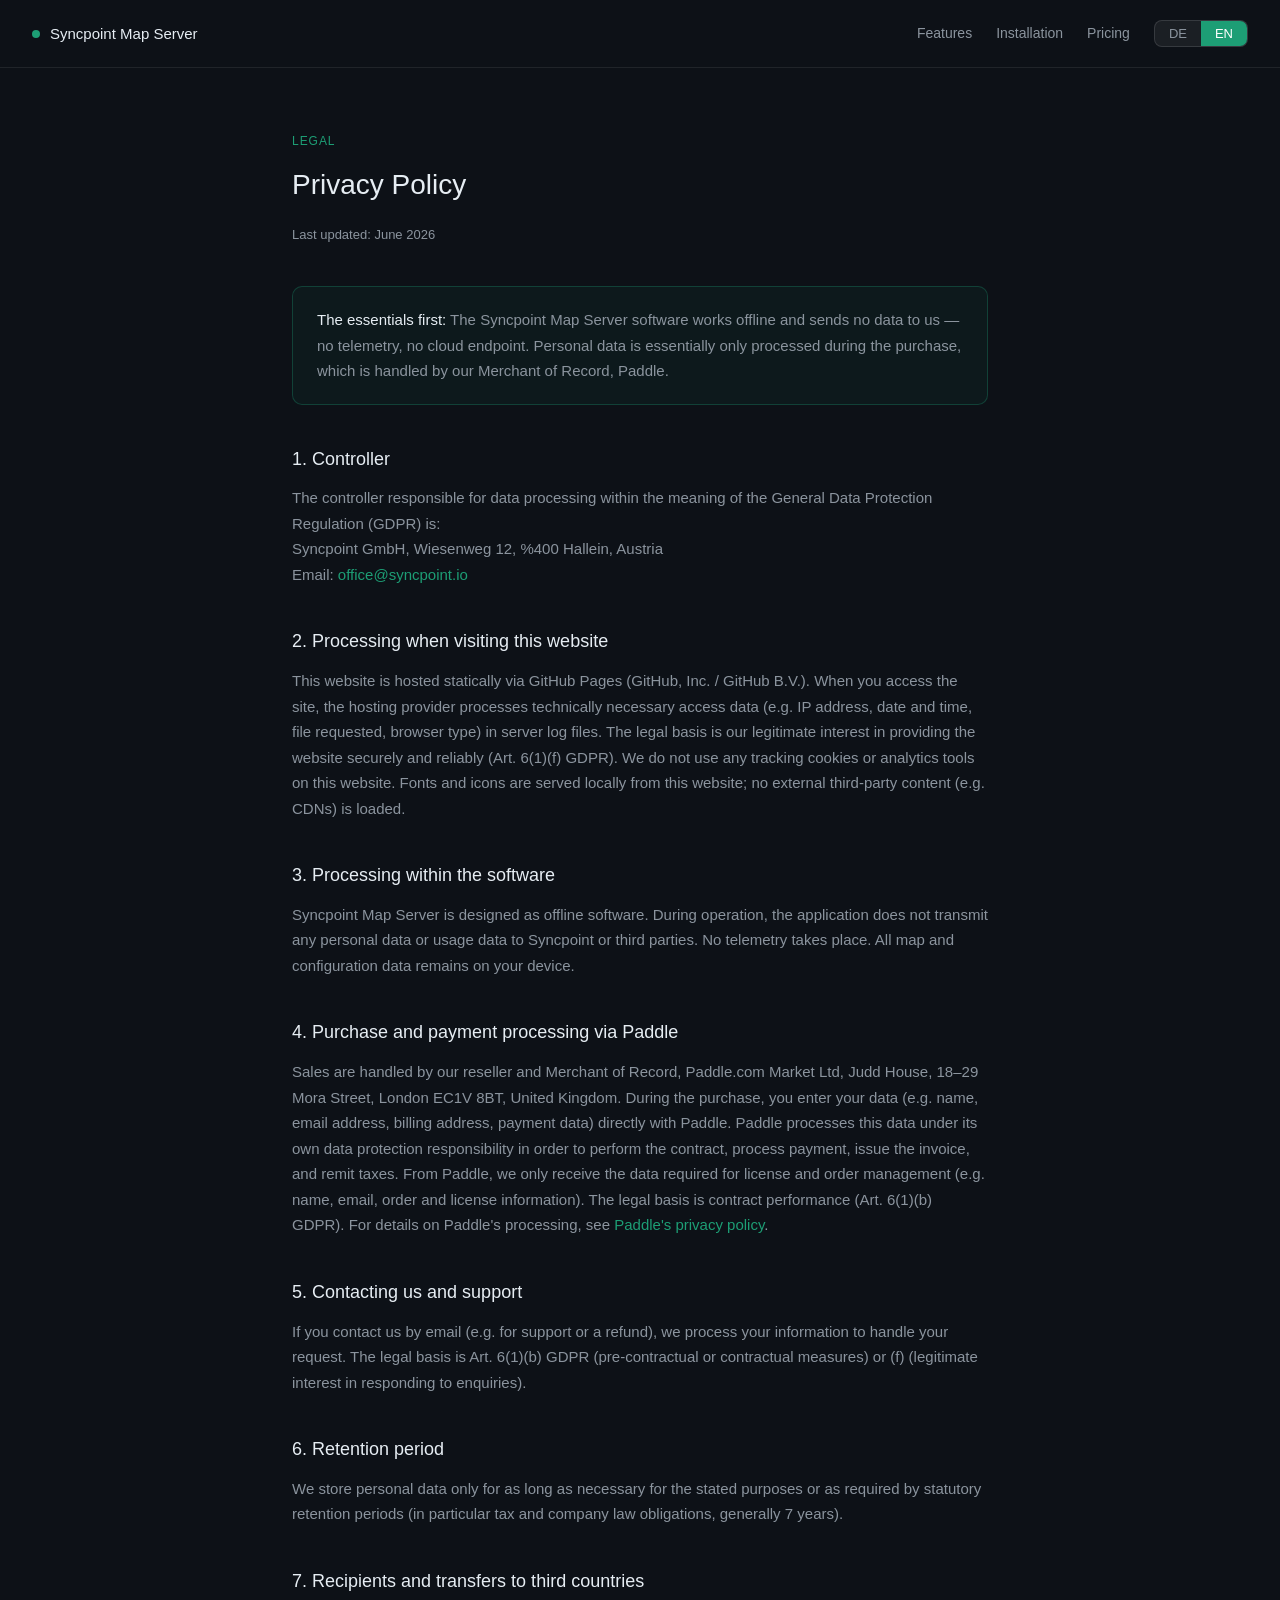
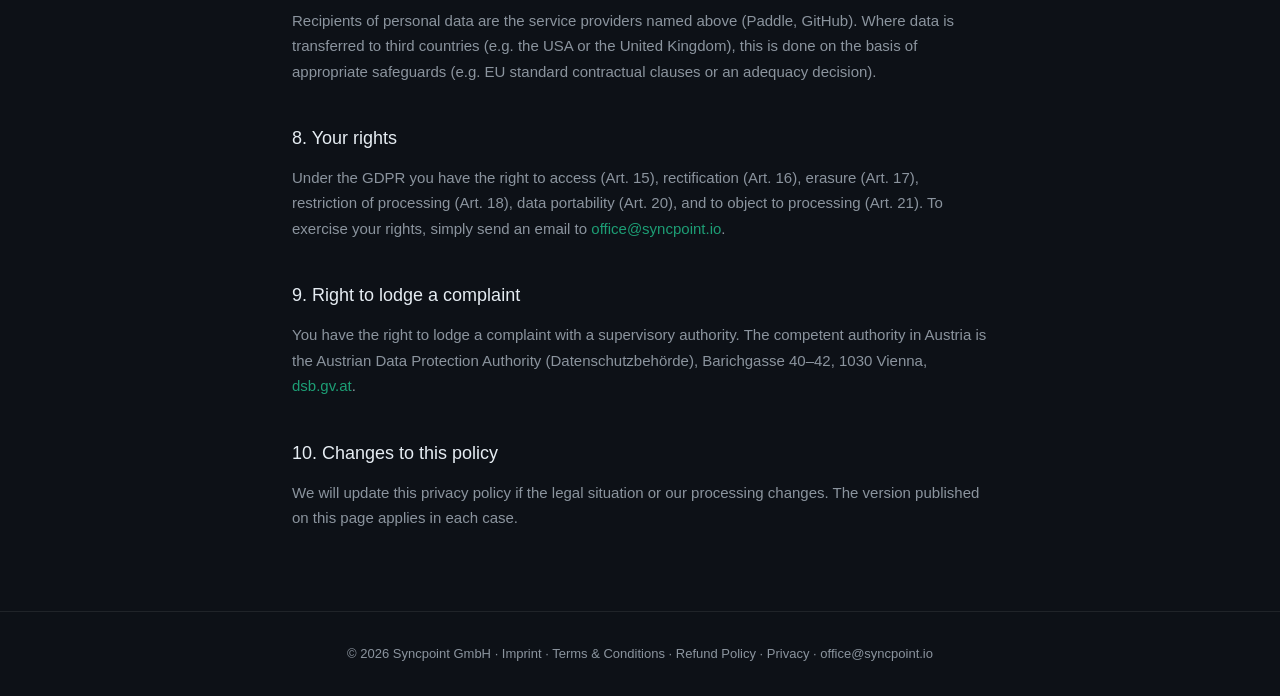
==== privacy.html @ 5925752f "added legal pages, added icons and font" ====
<!DOCTYPE html>
<html lang="de">
<head>
  <meta charset="UTF-8">
  <meta name="viewport" content="width=device-width, initial-scale=1.0">
  <meta name="robots" content="index, follow">
  <meta name="description" content="Datenschutzerklärung der Syncpoint GmbH für Syncpoint Map Server gemäß DSGVO.">
  <title data-de="Datenschutzerklärung — Syncpoint Map Server" data-en="Privacy Policy — Syncpoint Map Server">Datenschutzerklärung — Syncpoint Map Server</title>
  <link rel="stylesheet" href="styles.css">
</head>
<body>

<nav>
  <a class="nav-logo" href="index.html">
    <div class="nav-logo-dot"></div>
    Syncpoint Map Server
  </a>
  <div class="nav-right">
    <div class="nav-links">
      <a href="index.html#features" data-de="Features" data-en="Features">Features</a>
      <a href="index.html#install" data-de="Installation" data-en="Installation">Installation</a>
      <a href="index.html#pricing" data-de="Preise" data-en="Pricing">Preise</a>
    </div>
    <div class="lang-toggle">
      <button class="lang-btn" id="btn-de" onclick="setLang('de')">DE</button>
      <button class="lang-btn" id="btn-en" onclick="setLang('en')">EN</button>
    </div>
  </div>
</nav>

<section class="legal">
  <div class="section-label" data-de="Rechtliches" data-en="Legal"></div>
  <h2 data-de="Datenschutzerklärung" data-en="Privacy Policy"></h2>
  <p class="legal-updated" data-de="Stand: Juni 2026" data-en="Last updated: June 2026"></p>

  <div class="callout">
    <p data-de="<strong>Das Wichtigste vorab:</strong> Die Software Syncpoint Map Server arbeitet offline und sendet keine Daten an uns — keine Telemetrie, kein Cloud-Endpoint. Personenbezogene Daten fallen im Wesentlichen nur beim Kauf an, der über unseren Merchant of Record Paddle abgewickelt wird." data-en="<strong>The essentials first:</strong> The Syncpoint Map Server software works offline and sends no data to us — no telemetry, no cloud endpoint. Personal data is essentially only processed during the purchase, which is handled by our Merchant of Record, Paddle."></p>
  </div>

  <h3 data-de="1. Verantwortlicher" data-en="1. Controller"></h3>
  <p data-de="Verantwortlich für die Datenverarbeitung im Sinne der Datenschutz-Grundverordnung (DSGVO) ist:<br>Syncpoint GmbH, Wiesenweg 12, 5400 Hallein, Österreich<br>E-Mail: <a href='mailto:office@syncpoint.io'>office@syncpoint.io</a>" data-en="The controller responsible for data processing within the meaning of the General Data Protection Regulation (GDPR) is:<br>Syncpoint GmbH, Wiesenweg 12, %400 Hallein, Austria<br>Email: <a href='mailto:office@syncpoint.io'>office@syncpoint.io</a>"></p>

  <h3 data-de="2. Verarbeitung beim Besuch dieser Website" data-en="2. Processing when visiting this website"></h3>
  <p data-de="Diese Website wird statisch über GitHub Pages (GitHub, Inc., bzw. GitHub B.V.) gehostet. Beim Aufruf der Seite verarbeitet der Hosting-Anbieter technisch notwendige Zugriffsdaten (z. B. IP-Adresse, Datum und Uhrzeit, abgerufene Datei, Browsertyp) in Server-Logfiles. Rechtsgrundlage ist unser berechtigtes Interesse an einer sicheren und stabilen Bereitstellung der Website (Art. 6 Abs. 1 lit. f DSGVO). Wir setzen auf dieser Website keine Tracking-Cookies und keine Analyse-Tools ein. Schriftarten und Icons werden lokal von dieser Website ausgeliefert; es werden keine externen Inhalte von Drittanbietern (z. B. CDNs) nachgeladen." data-en="This website is hosted statically via GitHub Pages (GitHub, Inc. / GitHub B.V.). When you access the site, the hosting provider processes technically necessary access data (e.g. IP address, date and time, file requested, browser type) in server log files. The legal basis is our legitimate interest in providing the website securely and reliably (Art. 6(1)(f) GDPR). We do not use any tracking cookies or analytics tools on this website. Fonts and icons are served locally from this website; no external third-party content (e.g. CDNs) is loaded."></p>

  <h3 data-de="3. Verarbeitung in der Software" data-en="3. Processing within the software"></h3>
  <p data-de="Syncpoint Map Server ist als Offline-Software konzipiert. Die Anwendung überträgt im Betrieb keine personenbezogenen Daten oder Nutzungsdaten an Syncpoint oder Dritte. Es findet keine Telemetrie statt. Alle Karten- und Konfigurationsdaten verbleiben auf Deinem Gerät." data-en="Syncpoint Map Server is designed as offline software. During operation, the application does not transmit any personal data or usage data to Syncpoint or third parties. No telemetry takes place. All map and configuration data remains on your device."></p>

  <h3 data-de="4. Kauf und Zahlungsabwicklung über Paddle" data-en="4. Purchase and payment processing via Paddle"></h3>
  <p data-de="Der Verkauf erfolgt über unseren Reseller und Merchant of Record, die Paddle.com Market Ltd, Judd House, 18–29 Mora Street, London EC1V 8BT, Vereinigtes Königreich. Beim Kauf gibst Du Deine Daten (z. B. Name, E-Mail-Adresse, Rechnungsanschrift, Zahlungsdaten) direkt bei Paddle ein. Paddle verarbeitet diese Daten in eigener datenschutzrechtlicher Verantwortung, um den Kaufvertrag abzuwickeln, die Zahlung durchzuführen, die Rechnung zu erstellen und Steuern abzuführen. Wir erhalten von Paddle nur die zur Lizenz- und Auftragsverwaltung erforderlichen Daten (z. B. Name, E-Mail, Bestell- und Lizenzinformationen). Rechtsgrundlage ist die Vertragserfüllung (Art. 6 Abs. 1 lit. b DSGVO). Einzelheiten zur Verarbeitung durch Paddle findest Du in der <a href='https://www.paddle.com/legal/privacy' target='_blank' rel='noopener'>Datenschutzerklärung von Paddle</a>." data-en="Sales are handled by our reseller and Merchant of Record, Paddle.com Market Ltd, Judd House, 18–29 Mora Street, London EC1V 8BT, United Kingdom. During the purchase, you enter your data (e.g. name, email address, billing address, payment data) directly with Paddle. Paddle processes this data under its own data protection responsibility in order to perform the contract, process payment, issue the invoice, and remit taxes. From Paddle, we only receive the data required for license and order management (e.g. name, email, order and license information). The legal basis is contract performance (Art. 6(1)(b) GDPR). For details on Paddle's processing, see <a href='https://www.paddle.com/legal/privacy' target='_blank' rel='noopener'>Paddle's privacy policy</a>."></p>

  <h3 data-de="5. Kontaktaufnahme und Support" data-en="5. Contacting us and support"></h3>
  <p data-de="Wenn Du uns per E-Mail kontaktierst (z. B. wegen Support oder einer Erstattung), verarbeiten wir Deine Angaben zur Bearbeitung Deiner Anfrage. Rechtsgrundlage ist Art. 6 Abs. 1 lit. b DSGVO (vorvertragliche bzw. vertragliche Maßnahmen) bzw. lit. f (berechtigtes Interesse an der Beantwortung von Anfragen)." data-en="If you contact us by email (e.g. for support or a refund), we process your information to handle your request. The legal basis is Art. 6(1)(b) GDPR (pre-contractual or contractual measures) or (f) (legitimate interest in responding to enquiries)."></p>

  <h3 data-de="6. Speicherdauer" data-en="6. Retention period"></h3>
  <p data-de="Wir speichern personenbezogene Daten nur so lange, wie es für die genannten Zwecke erforderlich ist oder gesetzliche Aufbewahrungsfristen (insbesondere steuer- und unternehmensrechtliche Pflichten, in der Regel 7 Jahre) dies vorsehen." data-en="We store personal data only for as long as necessary for the stated purposes or as required by statutory retention periods (in particular tax and company law obligations, generally 7 years)."></p>

  <h3 data-de="7. Empfänger und Drittlandübermittlung" data-en="7. Recipients and transfers to third countries"></h3>
  <p data-de="Empfänger personenbezogener Daten sind die genannten Dienstleister (Paddle, GitHub). Soweit dabei Daten in Drittländer (z. B. USA oder Vereinigtes Königreich) übermittelt werden, erfolgt dies auf Grundlage geeigneter Garantien (z. B. EU-Standardvertragsklauseln oder Angemessenheitsbeschluss)." data-en="Recipients of personal data are the service providers named above (Paddle, GitHub). Where data is transferred to third countries (e.g. the USA or the United Kingdom), this is done on the basis of appropriate safeguards (e.g. EU standard contractual clauses or an adequacy decision)."></p>

  <h3 data-de="8. Deine Rechte" data-en="8. Your rights"></h3>
  <p data-de="Du hast nach der DSGVO das Recht auf Auskunft (Art. 15), Berichtigung (Art. 16), Löschung (Art. 17), Einschränkung der Verarbeitung (Art. 18), Datenübertragbarkeit (Art. 20) sowie Widerspruch gegen die Verarbeitung (Art. 21). Zur Ausübung Deiner Rechte genügt eine E-Mail an <a href='mailto:office@syncpoint.io'>office@syncpoint.io</a>." data-en="Under the GDPR you have the right to access (Art. 15), rectification (Art. 16), erasure (Art. 17), restriction of processing (Art. 18), data portability (Art. 20), and to object to processing (Art. 21). To exercise your rights, simply send an email to <a href='mailto:office@syncpoint.io'>office@syncpoint.io</a>."></p>

  <h3 data-de="9. Beschwerderecht" data-en="9. Right to lodge a complaint"></h3>
  <p data-de="Du hast das Recht, Dich bei einer Aufsichtsbehörde zu beschweren. Zuständig in Österreich ist die Österreichische Datenschutzbehörde, Barichgasse 40–42, 1030 Wien, <a href='https://www.dsb.gv.at' target='_blank' rel='noopener'>dsb.gv.at</a>." data-en="You have the right to lodge a complaint with a supervisory authority. The competent authority in Austria is the Austrian Data Protection Authority (Datenschutzbehörde), Barichgasse 40–42, 1030 Vienna, <a href='https://www.dsb.gv.at' target='_blank' rel='noopener'>dsb.gv.at</a>."></p>

  <h3 data-de="10. Änderungen dieser Erklärung" data-en="10. Changes to this policy"></h3>
  <p data-de="Wir passen diese Datenschutzerklärung an, wenn sich die Rechtslage oder unsere Verarbeitung ändert. Es gilt jeweils die auf dieser Seite veröffentlichte Fassung." data-en="We will update this privacy policy if the legal situation or our processing changes. The version published on this page applies in each case."></p>
</section>

<footer>
  <p>© 2026 <a href="https://syncpoint.io">Syncpoint GmbH</a> · <a href="imprint.html" data-de="Impressum" data-en="Imprint">Impressum</a> · <a href="terms.html" data-de="Lizenzbedingungen" data-en="Terms &amp; Conditions">Lizenzbedingungen</a> · <a href="refund.html" data-de="Erstattungsrichtlinie" data-en="Refund Policy">Erstattungsrichtlinie</a> · <a href="privacy.html" data-de="Datenschutz" data-en="Privacy">Datenschutz</a> · <a href="mailto:office@syncpoint.io">office@syncpoint.io</a></p>
</footer>

<script>
  function setLang(lang) {
    document.documentElement.lang = lang;
    document.querySelectorAll('[data-de]').forEach(el => {
      const t = el.getAttribute('data-' + lang);
      if (t == null) return;
      if (/[<&]/.test(t)) {
        el.innerHTML = t;
      } else {
        el.textContent = t;
      }
    });
    document.getElementById('btn-de').classList.toggle('active', lang === 'de');
    document.getElementById('btn-en').classList.toggle('active', lang === 'en');
    localStorage.setItem('lang', lang);
  }

  const saved = localStorage.getItem('lang');
  const browserLang = (navigator.language || 'en').toLowerCase().startsWith('de') ? 'de' : 'en';
  setLang(saved || browserLang);
</script>

</body>
</html>
---- styles.css ----
*, *::before, *::after {
  box-sizing: border-box;
  margin: 0;
  padding: 0;
}

:root {
  --green: #1D9E75;
  --green-dark: #0F6E56;
  --green-darker: #085041;
  --bg-primary: #0d1117;
  --bg-secondary: #161b22;
  --text-primary: #e6edf3;
  --text-muted: #8b949e;
  --border: rgba(255, 255, 255, 0.08);
  --border-hover: rgba(255, 255, 255, 0.15);
  --font: -apple-system, BlinkMacSystemFont, 'Segoe UI', Helvetica, Arial, sans-serif;
}

html {
  scroll-behavior: smooth;
}

body {
  background: var(--bg-primary);
  color: var(--text-primary);
  font-family: var(--font);
  font-size: 16px;
  line-height: 1.6;
}

/* Nav */
nav {
  display: flex;
  align-items: center;
  justify-content: space-between;
  padding: 1.25rem 2rem;
  border-bottom: 0.5px solid var(--border);
  flex-wrap: wrap;
  gap: 1rem;
  position: sticky;
  top: 0;
  background: var(--bg-primary);
  z-index: 100;
}

.nav-logo {
  display: flex;
  align-items: center;
  gap: 10px;
  font-size: 15px;
  font-weight: 500;
  color: var(--text-primary);
  text-decoration: none;
}

.nav-logo-dot {
  width: 8px;
  height: 8px;
  border-radius: 50%;
  background: var(--green);
  flex-shrink: 0;
}

.nav-right {
  display: flex;
  align-items: center;
  gap: 1.5rem;
  flex-wrap: wrap;
}

.nav-links {
  display: flex;
  gap: 1.5rem;
}

.nav-links a {
  font-size: 14px;
  color: var(--text-muted);
  text-decoration: none;
  transition: color 0.15s;
}

.nav-links a:hover {
  color: var(--text-primary);
}

/* Language toggle */
.lang-toggle {
  display: flex;
  background: rgba(255, 255, 255, 0.06);
  border: 0.5px solid rgba(255, 255, 255, 0.12);
  border-radius: 8px;
  overflow: hidden;
}

.lang-btn {
  padding: 5px 14px;
  font-size: 13px;
  font-weight: 500;
  cursor: pointer;
  border: none;
  background: transparent;
  color: var(--text-muted);
  transition: all 0.15s;
}

.lang-btn.active {
  background: var(--green);
  color: #fff;
}

/* Hero */
.hero {
  padding: 5rem 2rem 4rem;
  max-width: 800px;
  margin: 0 auto;
  text-align: center;
}

.badge {
  display: inline-block;
  font-size: 12px;
  color: var(--green);
  background: rgba(29, 158, 117, 0.12);
  border: 0.5px solid rgba(29, 158, 117, 0.3);
  border-radius: 20px;
  padding: 4px 14px;
  margin-bottom: 1.5rem;
}

h1 {
  font-size: 48px;
  font-weight: 500;
  line-height: 1.15;
  color: var(--text-primary);
  margin-bottom: 1.25rem;
  letter-spacing: -0.02em;
}

h1 span {
  color: var(--green);
}

.hero-sub {
  font-size: 18px;
  color: var(--text-muted);
  line-height: 1.6;
  max-width: 580px;
  margin: 0 auto 2.5rem;
}

.cta-group {
  display: flex;
  align-items: center;
  justify-content: center;
  gap: 1rem;
  flex-wrap: wrap;
}

/* Buttons */
.btn-primary {
  background: var(--green);
  color: #fff;
  border: none;
  padding: 12px 28px;
  border-radius: 8px;
  font-size: 15px;
  font-weight: 500;
  cursor: pointer;
  text-decoration: none;
  display: inline-block;
  transition: background 0.15s;
}

.btn-primary:hover {
  background: var(--green-dark);
}

.btn-secondary {
  background: transparent;
  color: var(--text-muted);
  border: 0.5px solid var(--border-hover);
  padding: 12px 28px;
  border-radius: 8px;
  font-size: 15px;
  cursor: pointer;
  text-decoration: none;
  display: inline-block;
  transition: all 0.15s;
}

.btn-secondary:hover {
  color: var(--text-primary);
  border-color: rgba(255, 255, 255, 0.3);
}

/* Stats bar */
.stats {
  display: flex;
  justify-content: center;
  gap: 3rem;
  padding: 2.5rem 2rem;
  border-top: 0.5px solid var(--border);
  border-bottom: 0.5px solid var(--border);
  margin: 0 2rem;
  flex-wrap: wrap;
}

.stat {
  text-align: center;
}

.stat-val {
  font-size: 22px;
  font-weight: 500;
  color: var(--text-primary);
}

.stat-lbl {
  font-size: 13px;
  color: var(--text-muted);
  margin-top: 2px;
}

/* Sections */
section {
  max-width: 860px;
  margin: 0 auto;
  padding: 4rem 2rem;
}

.section-label {
  font-size: 12px;
  color: var(--green);
  letter-spacing: 0.08em;
  text-transform: uppercase;
  margin-bottom: 0.75rem;
}

h2 {
  font-size: 28px;
  font-weight: 500;
  color: var(--text-primary);
  margin-bottom: 0.75rem;
}

.section-sub {
  font-size: 16px;
  color: var(--text-muted);
  margin-bottom: 3rem;
  line-height: 1.6;
}

/* Features grid */
.features {
  display: grid;
  grid-template-columns: repeat(auto-fit, minmax(240px, 1fr));
  gap: 1px;
  background: rgba(255, 255, 255, 0.06);
  border: 0.5px solid rgba(255, 255, 255, 0.06);
  border-radius: 12px;
  overflow: hidden;
}

.feature {
  background: var(--bg-primary);
  padding: 1.5rem;
}

.feature-icon {
  font-size: 20px;
  color: var(--green);
  margin-bottom: 0.75rem;
}

.feature h3 {
  font-size: 15px;
  font-weight: 500;
  color: var(--text-primary);
  margin-bottom: 0.4rem;
}

.feature p {
  font-size: 14px;
  color: var(--text-muted);
  line-height: 1.6;
}

/* Divider */
.divider {
  border: none;
  border-top: 0.5px solid var(--border);
  margin: 0 2rem;
}

/* Pricing */
.pricing {
  display: grid;
  grid-template-columns: 1fr 1fr;
  gap: 1.5rem;
}

.price-card {
  background: var(--bg-secondary);
  border: 0.5px solid rgba(255, 255, 255, 0.1);
  border-radius: 12px;
  padding: 2rem;
  display: flex;
  flex-direction: column;
}

.price-card.featured {
  border-color: rgba(29, 158, 117, 0.5);
  background: rgba(29, 158, 117, 0.04);
}

.price-tag {
  font-size: 12px;
  color: var(--green);
  background: rgba(29, 158, 117, 0.12);
  border-radius: 20px;
  padding: 3px 10px;
  display: inline-block;
  margin-bottom: 1rem;
}

.price-name {
  font-size: 18px;
  font-weight: 500;
  color: var(--text-primary);
  margin-bottom: 0.4rem;
}

.price-desc {
  font-size: 14px;
  color: var(--text-muted);
  margin-bottom: 1.5rem;
  line-height: 1.5;
}

.price-amount {
  font-size: 36px;
  font-weight: 500;
  color: var(--text-primary);
  margin-bottom: 0.25rem;
}

.price-amount span {
  font-size: 16px;
  color: var(--text-muted);
  font-weight: 400;
}

.price-note {
  font-size: 13px;
  color: var(--text-muted);
  margin-bottom: 1.75rem;
}

.price-features {
  list-style: none;
  margin-bottom: 1.5rem;
  flex: 1;
}

.price-features li {
  font-size: 14px;
  color: var(--text-muted);
  padding: 6px 0;
  display: flex;
  align-items: flex-start;
  gap: 8px;
}

.price-features li i {
  color: var(--green);
  font-size: 16px;
  margin-top: 1px;
  flex-shrink: 0;
}

.support-hint {
  font-size: 13px;
  color: var(--text-muted);
  border-top: 0.5px solid var(--border);
  padding-top: 1rem;
  margin-bottom: 1.5rem;
  line-height: 1.6;
}

.support-hint strong {
  color: var(--text-primary);
  font-weight: 500;
}

.price-card .btn-primary,
.price-card .btn-secondary {
  width: 100%;
  text-align: center;
  display: block;
}

/* Installation steps */
.install-grid {
  display: grid;
  grid-template-columns: repeat(auto-fit, minmax(200px, 1fr));
  gap: 1rem;
}

.install-step {
  background: var(--bg-secondary);
  border: 0.5px solid var(--border);
  border-radius: 10px;
  padding: 1.25rem;
}

.step-num {
  font-size: 12px;
  color: var(--green);
  font-weight: 500;
  margin-bottom: 0.5rem;
}

.install-step h3 {
  font-size: 14px;
  font-weight: 500;
  color: var(--text-primary);
  margin-bottom: 0.3rem;
}

.install-step p {
  font-size: 13px;
  color: var(--text-muted);
  line-height: 1.5;
}

/* Legal pages */
.legal {
  max-width: 760px;
}

.legal > p.legal-updated {
  font-size: 13px;
  color: var(--text-muted);
  margin-bottom: 2.5rem;
}

.legal h2 {
  font-size: 28px;
  margin-bottom: 1rem;
}

.legal h3 {
  font-size: 18px;
  font-weight: 500;
  color: var(--text-primary);
  margin: 2.5rem 0 0.75rem;
}

.legal p,
.legal li {
  font-size: 15px;
  color: var(--text-muted);
  line-height: 1.7;
}

.legal p {
  margin-bottom: 1rem;
}

.legal ul,
.legal ol {
  margin: 0 0 1rem 1.25rem;
}

.legal li {
  margin-bottom: 0.5rem;
}

.legal a {
  color: var(--green);
  text-decoration: none;
}

.legal a:hover {
  text-decoration: underline;
}

.legal strong {
  color: var(--text-primary);
  font-weight: 500;
}

.legal .placeholder {
  color: var(--green);
}

.callout {
  background: rgba(29, 158, 117, 0.06);
  border: 0.5px solid rgba(29, 158, 117, 0.3);
  border-radius: 10px;
  padding: 1.25rem 1.5rem;
  margin: 1.5rem 0 2rem;
}

.callout p {
  margin-bottom: 0;
}

/* Footer */
footer {
  border-top: 0.5px solid var(--border);
  padding: 2rem;
  text-align: center;
}

footer p {
  font-size: 13px;
  color: var(--text-muted);
}

footer a {
  color: var(--text-muted);
  text-decoration: none;
  transition: color 0.15s;
}

footer a:hover {
  color: var(--text-primary);
}

/* Responsive */
@media (max-width: 600px) {
  h1 {
    font-size: 32px;
  }

  .pricing {
    grid-template-columns: 1fr;
  }

  .stats {
    gap: 1.5rem;
  }

  nav {
    padding: 1rem;
  }

  .hero {
    padding: 3rem 1.5rem 2.5rem;
  }

  section {
    padding: 3rem 1.5rem;
  }

  .divider {
    margin: 0 1.5rem;
  }

  .stats {
    margin: 0 1.5rem;
  }
}
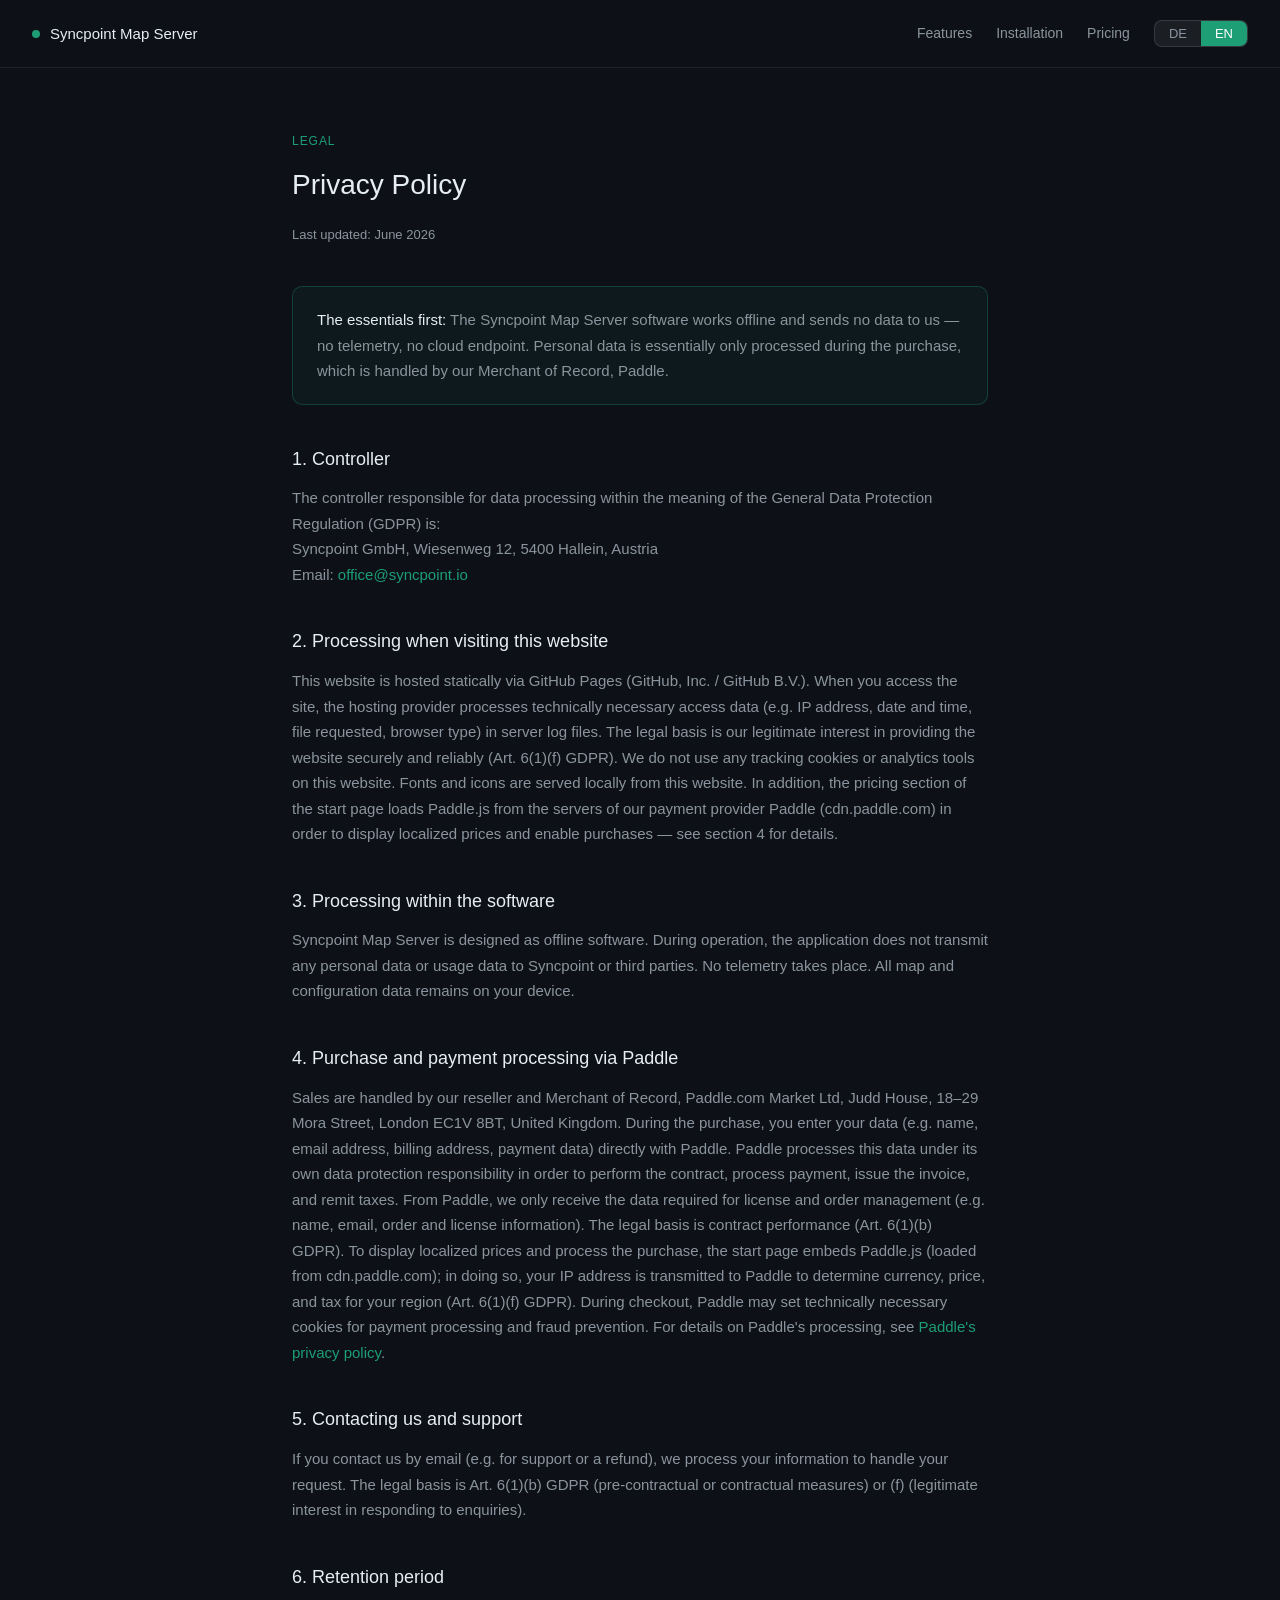
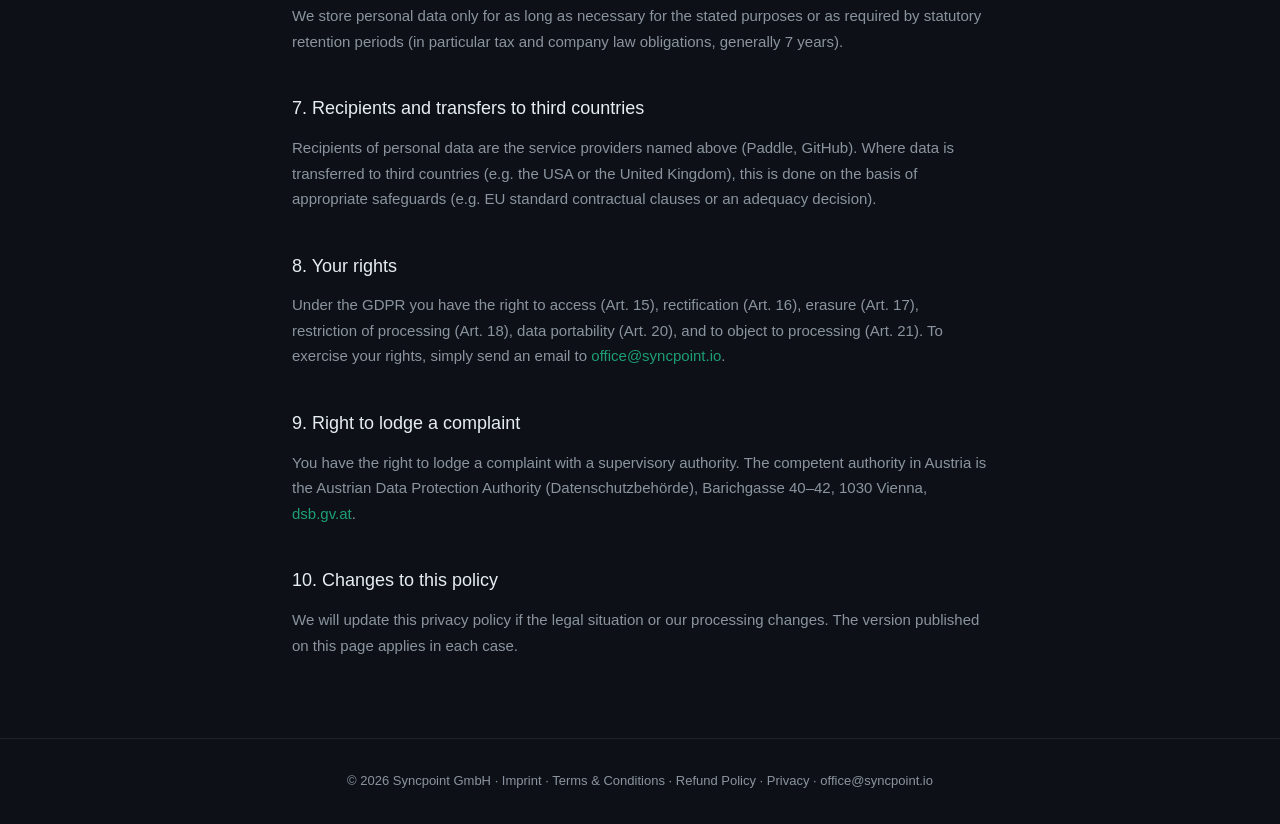
==== commit ff046e20: "Integrate Paddle Billing for dynamic pricing and checkout - Load Paddle.js (v2) and initialize with " ====
--- a/privacy.html
+++ b/privacy.html
@@ -38,16 +38,16 @@
   </div>
 
   <h3 data-de="1. Verantwortlicher" data-en="1. Controller"></h3>
-  <p data-de="Verantwortlich für die Datenverarbeitung im Sinne der Datenschutz-Grundverordnung (DSGVO) ist:<br>Syncpoint GmbH, Wiesenweg 12, 5400 Hallein, Österreich<br>E-Mail: <a href='mailto:office@syncpoint.io'>office@syncpoint.io</a>" data-en="The controller responsible for data processing within the meaning of the General Data Protection Regulation (GDPR) is:<br>Syncpoint GmbH, Wiesenweg 12, %400 Hallein, Austria<br>Email: <a href='mailto:office@syncpoint.io'>office@syncpoint.io</a>"></p>
+  <p data-de="Verantwortlich für die Datenverarbeitung im Sinne der Datenschutz-Grundverordnung (DSGVO) ist:<br>Syncpoint GmbH, Wiesenweg 12, 5400 Hallein, Österreich<br>E-Mail: <a href='mailto:office@syncpoint.io'>office@syncpoint.io</a>" data-en="The controller responsible for data processing within the meaning of the General Data Protection Regulation (GDPR) is:<br>Syncpoint GmbH, Wiesenweg 12, 5400 Hallein, Austria<br>Email: <a href='mailto:office@syncpoint.io'>office@syncpoint.io</a>"></p>
 
   <h3 data-de="2. Verarbeitung beim Besuch dieser Website" data-en="2. Processing when visiting this website"></h3>
-  <p data-de="Diese Website wird statisch über GitHub Pages (GitHub, Inc., bzw. GitHub B.V.) gehostet. Beim Aufruf der Seite verarbeitet der Hosting-Anbieter technisch notwendige Zugriffsdaten (z. B. IP-Adresse, Datum und Uhrzeit, abgerufene Datei, Browsertyp) in Server-Logfiles. Rechtsgrundlage ist unser berechtigtes Interesse an einer sicheren und stabilen Bereitstellung der Website (Art. 6 Abs. 1 lit. f DSGVO). Wir setzen auf dieser Website keine Tracking-Cookies und keine Analyse-Tools ein. Schriftarten und Icons werden lokal von dieser Website ausgeliefert; es werden keine externen Inhalte von Drittanbietern (z. B. CDNs) nachgeladen." data-en="This website is hosted statically via GitHub Pages (GitHub, Inc. / GitHub B.V.). When you access the site, the hosting provider processes technically necessary access data (e.g. IP address, date and time, file requested, browser type) in server log files. The legal basis is our legitimate interest in providing the website securely and reliably (Art. 6(1)(f) GDPR). We do not use any tracking cookies or analytics tools on this website. Fonts and icons are served locally from this website; no external third-party content (e.g. CDNs) is loaded."></p>
+  <p data-de="Diese Website wird statisch über GitHub Pages (GitHub, Inc., bzw. GitHub B.V.) gehostet. Beim Aufruf der Seite verarbeitet der Hosting-Anbieter technisch notwendige Zugriffsdaten (z. B. IP-Adresse, Datum und Uhrzeit, abgerufene Datei, Browsertyp) in Server-Logfiles. Rechtsgrundlage ist unser berechtigtes Interesse an einer sicheren und stabilen Bereitstellung der Website (Art. 6 Abs. 1 lit. f DSGVO). Wir setzen auf dieser Website keine Tracking-Cookies und keine Analyse-Tools ein. Schriftarten und Icons werden lokal von dieser Website ausgeliefert. Im Preisbereich der Startseite wird zusätzlich Paddle.js von den Servern unseres Zahlungsdienstleisters Paddle (cdn.paddle.com) geladen, um lokalisierte Preise anzuzeigen und den Kauf zu ermöglichen — Einzelheiten dazu in Abschnitt 4." data-en="This website is hosted statically via GitHub Pages (GitHub, Inc. / GitHub B.V.). When you access the site, the hosting provider processes technically necessary access data (e.g. IP address, date and time, file requested, browser type) in server log files. The legal basis is our legitimate interest in providing the website securely and reliably (Art. 6(1)(f) GDPR). We do not use any tracking cookies or analytics tools on this website. Fonts and icons are served locally from this website. In addition, the pricing section of the start page loads Paddle.js from the servers of our payment provider Paddle (cdn.paddle.com) in order to display localized prices and enable purchases — see section 4 for details."></p>
 
   <h3 data-de="3. Verarbeitung in der Software" data-en="3. Processing within the software"></h3>
   <p data-de="Syncpoint Map Server ist als Offline-Software konzipiert. Die Anwendung überträgt im Betrieb keine personenbezogenen Daten oder Nutzungsdaten an Syncpoint oder Dritte. Es findet keine Telemetrie statt. Alle Karten- und Konfigurationsdaten verbleiben auf Deinem Gerät." data-en="Syncpoint Map Server is designed as offline software. During operation, the application does not transmit any personal data or usage data to Syncpoint or third parties. No telemetry takes place. All map and configuration data remains on your device."></p>
 
   <h3 data-de="4. Kauf und Zahlungsabwicklung über Paddle" data-en="4. Purchase and payment processing via Paddle"></h3>
-  <p data-de="Der Verkauf erfolgt über unseren Reseller und Merchant of Record, die Paddle.com Market Ltd, Judd House, 18–29 Mora Street, London EC1V 8BT, Vereinigtes Königreich. Beim Kauf gibst Du Deine Daten (z. B. Name, E-Mail-Adresse, Rechnungsanschrift, Zahlungsdaten) direkt bei Paddle ein. Paddle verarbeitet diese Daten in eigener datenschutzrechtlicher Verantwortung, um den Kaufvertrag abzuwickeln, die Zahlung durchzuführen, die Rechnung zu erstellen und Steuern abzuführen. Wir erhalten von Paddle nur die zur Lizenz- und Auftragsverwaltung erforderlichen Daten (z. B. Name, E-Mail, Bestell- und Lizenzinformationen). Rechtsgrundlage ist die Vertragserfüllung (Art. 6 Abs. 1 lit. b DSGVO). Einzelheiten zur Verarbeitung durch Paddle findest Du in der <a href='https://www.paddle.com/legal/privacy' target='_blank' rel='noopener'>Datenschutzerklärung von Paddle</a>." data-en="Sales are handled by our reseller and Merchant of Record, Paddle.com Market Ltd, Judd House, 18–29 Mora Street, London EC1V 8BT, United Kingdom. During the purchase, you enter your data (e.g. name, email address, billing address, payment data) directly with Paddle. Paddle processes this data under its own data protection responsibility in order to perform the contract, process payment, issue the invoice, and remit taxes. From Paddle, we only receive the data required for license and order management (e.g. name, email, order and license information). The legal basis is contract performance (Art. 6(1)(b) GDPR). For details on Paddle's processing, see <a href='https://www.paddle.com/legal/privacy' target='_blank' rel='noopener'>Paddle's privacy policy</a>."></p>
+  <p data-de="Der Verkauf erfolgt über unseren Reseller und Merchant of Record, die Paddle.com Market Ltd, Judd House, 18–29 Mora Street, London EC1V 8BT, Vereinigtes Königreich. Beim Kauf gibst Du Deine Daten (z. B. Name, E-Mail-Adresse, Rechnungsanschrift, Zahlungsdaten) direkt bei Paddle ein. Paddle verarbeitet diese Daten in eigener datenschutzrechtlicher Verantwortung, um den Kaufvertrag abzuwickeln, die Zahlung durchzuführen, die Rechnung zu erstellen und Steuern abzuführen. Wir erhalten von Paddle nur die zur Lizenz- und Auftragsverwaltung erforderlichen Daten (z. B. Name, E-Mail, Bestell- und Lizenzinformationen). Rechtsgrundlage ist die Vertragserfüllung (Art. 6 Abs. 1 lit. b DSGVO). Zur Anzeige lokalisierter Preise und zur Abwicklung des Kaufs binden wir auf der Startseite Paddle.js ein (geladen von cdn.paddle.com); dabei wird Deine IP-Adresse an Paddle übermittelt, um Währung, Preis und Steuer für Deine Region zu bestimmen (Art. 6 Abs. 1 lit. f DSGVO). Während des Checkouts kann Paddle technisch notwendige Cookies zur Zahlungsabwicklung und Betrugsprävention setzen. Einzelheiten zur Verarbeitung durch Paddle findest Du in der <a href='https://www.paddle.com/legal/privacy' target='_blank' rel='noopener'>Datenschutzerklärung von Paddle</a>." data-en="Sales are handled by our reseller and Merchant of Record, Paddle.com Market Ltd, Judd House, 18–29 Mora Street, London EC1V 8BT, United Kingdom. During the purchase, you enter your data (e.g. name, email address, billing address, payment data) directly with Paddle. Paddle processes this data under its own data protection responsibility in order to perform the contract, process payment, issue the invoice, and remit taxes. From Paddle, we only receive the data required for license and order management (e.g. name, email, order and license information). The legal basis is contract performance (Art. 6(1)(b) GDPR). To display localized prices and process the purchase, the start page embeds Paddle.js (loaded from cdn.paddle.com); in doing so, your IP address is transmitted to Paddle to determine currency, price, and tax for your region (Art. 6(1)(f) GDPR). During checkout, Paddle may set technically necessary cookies for payment processing and fraud prevention. For details on Paddle's processing, see <a href='https://www.paddle.com/legal/privacy' target='_blank' rel='noopener'>Paddle's privacy policy</a>."></p>
 
   <h3 data-de="5. Kontaktaufnahme und Support" data-en="5. Contacting us and support"></h3>
   <p data-de="Wenn Du uns per E-Mail kontaktierst (z. B. wegen Support oder einer Erstattung), verarbeiten wir Deine Angaben zur Bearbeitung Deiner Anfrage. Rechtsgrundlage ist Art. 6 Abs. 1 lit. b DSGVO (vorvertragliche bzw. vertragliche Maßnahmen) bzw. lit. f (berechtigtes Interesse an der Beantwortung von Anfragen)." data-en="If you contact us by email (e.g. for support or a refund), we process your information to handle your request. The legal basis is Art. 6(1)(b) GDPR (pre-contractual or contractual measures) or (f) (legitimate interest in responding to enquiries)."></p>
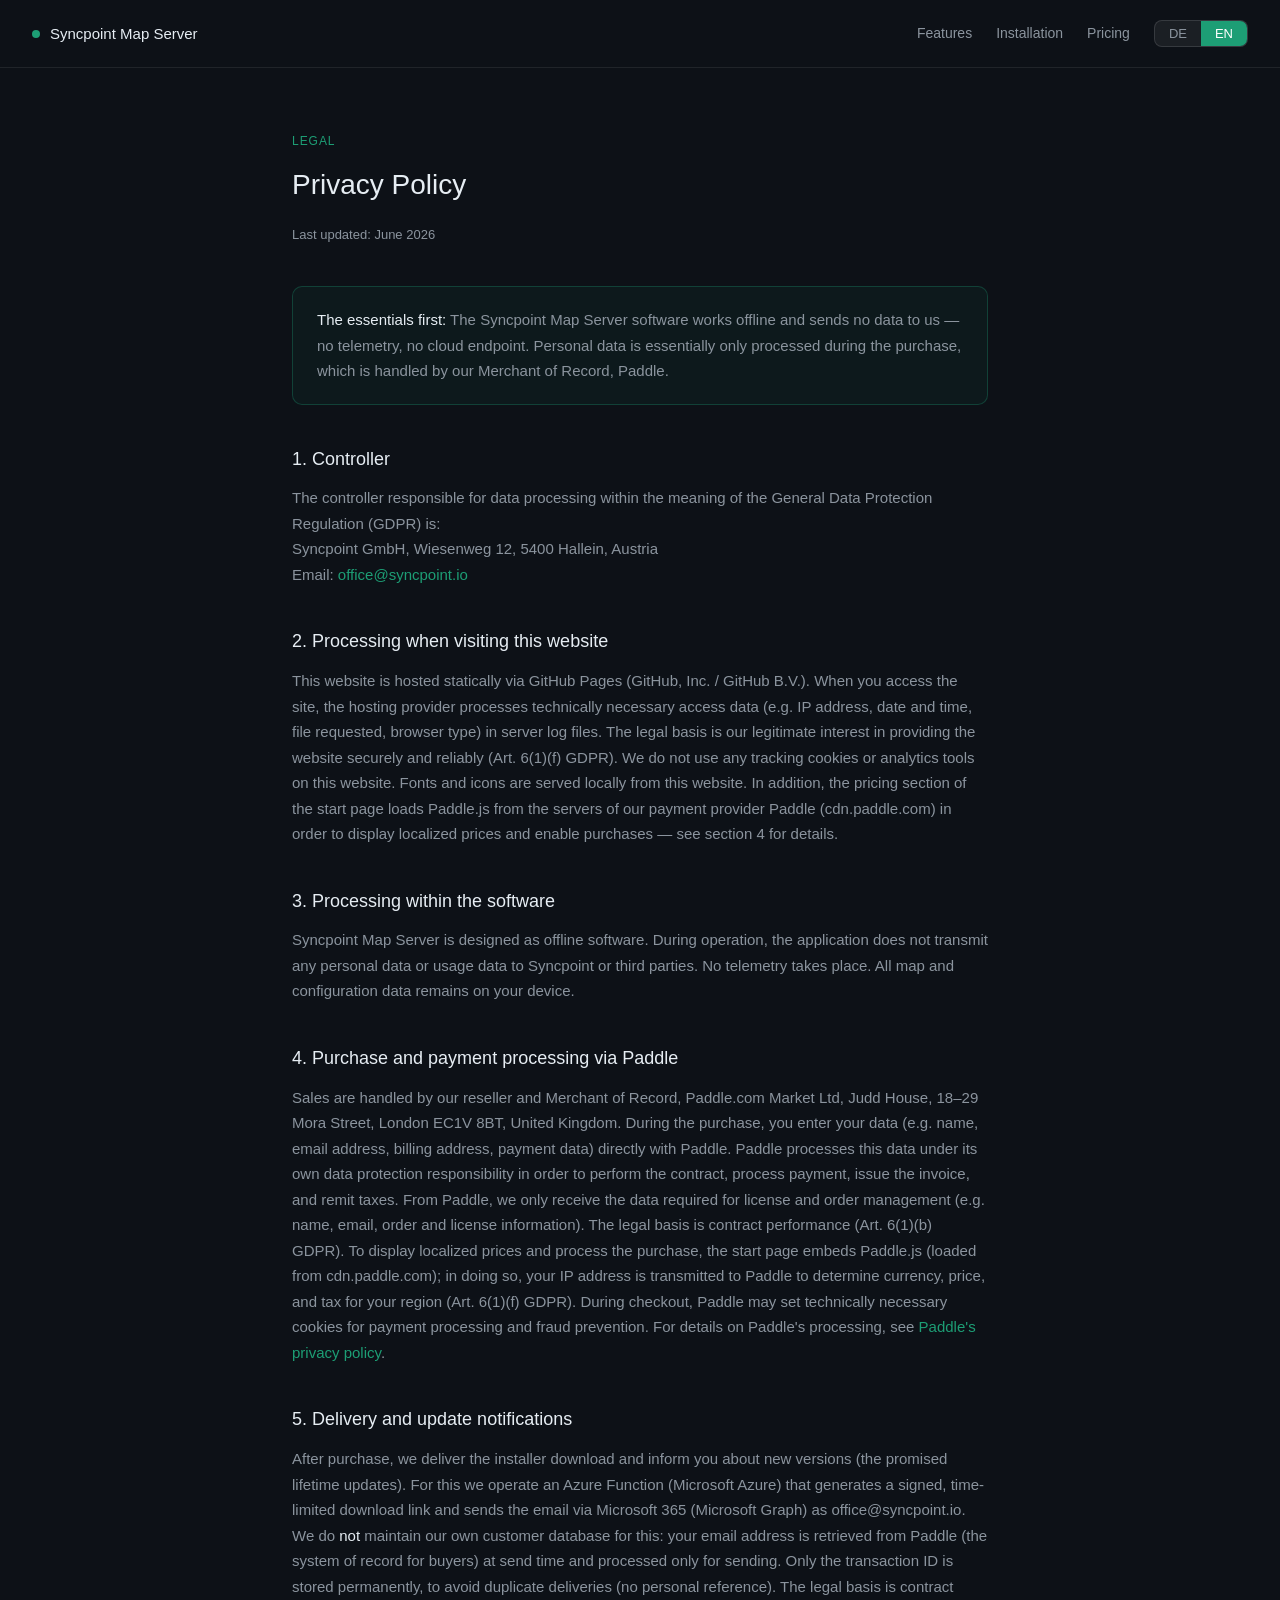
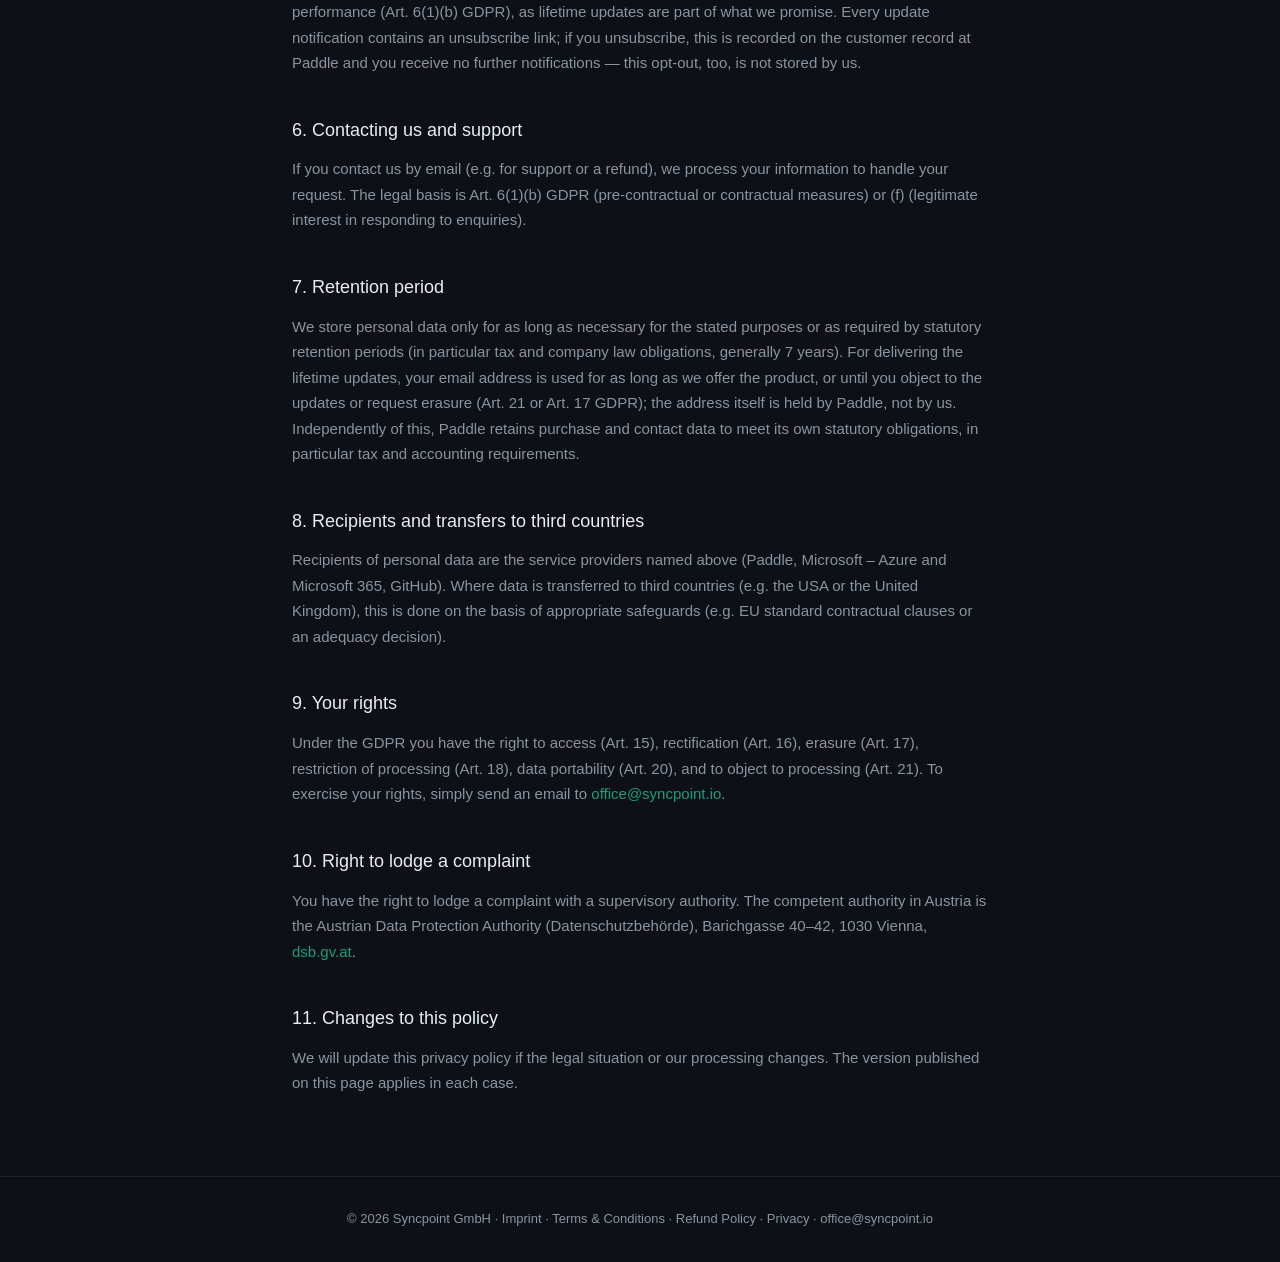
==== commit 9ce93af4: "Disclose purchase delivery, lifetime-update notifications and retention - New section "Auslieferung " ====
--- a/privacy.html
+++ b/privacy.html
@@ -49,22 +49,25 @@
   <h3 data-de="4. Kauf und Zahlungsabwicklung über Paddle" data-en="4. Purchase and payment processing via Paddle"></h3>
   <p data-de="Der Verkauf erfolgt über unseren Reseller und Merchant of Record, die Paddle.com Market Ltd, Judd House, 18–29 Mora Street, London EC1V 8BT, Vereinigtes Königreich. Beim Kauf gibst Du Deine Daten (z. B. Name, E-Mail-Adresse, Rechnungsanschrift, Zahlungsdaten) direkt bei Paddle ein. Paddle verarbeitet diese Daten in eigener datenschutzrechtlicher Verantwortung, um den Kaufvertrag abzuwickeln, die Zahlung durchzuführen, die Rechnung zu erstellen und Steuern abzuführen. Wir erhalten von Paddle nur die zur Lizenz- und Auftragsverwaltung erforderlichen Daten (z. B. Name, E-Mail, Bestell- und Lizenzinformationen). Rechtsgrundlage ist die Vertragserfüllung (Art. 6 Abs. 1 lit. b DSGVO). Zur Anzeige lokalisierter Preise und zur Abwicklung des Kaufs binden wir auf der Startseite Paddle.js ein (geladen von cdn.paddle.com); dabei wird Deine IP-Adresse an Paddle übermittelt, um Währung, Preis und Steuer für Deine Region zu bestimmen (Art. 6 Abs. 1 lit. f DSGVO). Während des Checkouts kann Paddle technisch notwendige Cookies zur Zahlungsabwicklung und Betrugsprävention setzen. Einzelheiten zur Verarbeitung durch Paddle findest Du in der <a href='https://www.paddle.com/legal/privacy' target='_blank' rel='noopener'>Datenschutzerklärung von Paddle</a>." data-en="Sales are handled by our reseller and Merchant of Record, Paddle.com Market Ltd, Judd House, 18–29 Mora Street, London EC1V 8BT, United Kingdom. During the purchase, you enter your data (e.g. name, email address, billing address, payment data) directly with Paddle. Paddle processes this data under its own data protection responsibility in order to perform the contract, process payment, issue the invoice, and remit taxes. From Paddle, we only receive the data required for license and order management (e.g. name, email, order and license information). The legal basis is contract performance (Art. 6(1)(b) GDPR). To display localized prices and process the purchase, the start page embeds Paddle.js (loaded from cdn.paddle.com); in doing so, your IP address is transmitted to Paddle to determine currency, price, and tax for your region (Art. 6(1)(f) GDPR). During checkout, Paddle may set technically necessary cookies for payment processing and fraud prevention. For details on Paddle's processing, see <a href='https://www.paddle.com/legal/privacy' target='_blank' rel='noopener'>Paddle's privacy policy</a>."></p>
 
-  <h3 data-de="5. Kontaktaufnahme und Support" data-en="5. Contacting us and support"></h3>
+  <h3 data-de="5. Auslieferung und Update-Benachrichtigungen" data-en="5. Delivery and update notifications"></h3>
+  <p data-de="Nach dem Kauf liefern wir den Download des Installers aus und informieren Dich über neue Versionen (zugesagte Lifetime Updates). Dazu betreiben wir eine Azure Function (Microsoft Azure), die einen signierten, zeitlich begrenzten Download-Link erzeugt und die E-Mail über Microsoft 365 (Microsoft Graph) als office@syncpoint.io versendet. Wir führen dafür <strong>keine eigene Käuferdatenbank</strong>: Deine E-Mail-Adresse wird zum Versand jeweils aktuell von Paddle (System of Record für Käufer) abgerufen und nur für den Versand verarbeitet. Dauerhaft gespeichert wird lediglich die Transaktions-ID, um doppelte Zustellungen zu vermeiden (ohne Personenbezug). Rechtsgrundlage ist die Vertragserfüllung (Art. 6 Abs. 1 lit. b DSGVO), da Lifetime Updates Teil des Leistungsversprechens sind. Jede Update-Benachrichtigung enthält einen Abmeldelink; meldest Du Dich ab, wird dies bei Paddle am Kundendatensatz vermerkt und Du erhältst keine weiteren Benachrichtigungen — auch dieser Opt-out wird nicht bei uns gespeichert." data-en="After purchase, we deliver the installer download and inform you about new versions (the promised lifetime updates). For this we operate an Azure Function (Microsoft Azure) that generates a signed, time-limited download link and sends the email via Microsoft 365 (Microsoft Graph) as office@syncpoint.io. We do <strong>not</strong> maintain our own customer database for this: your email address is retrieved from Paddle (the system of record for buyers) at send time and processed only for sending. Only the transaction ID is stored permanently, to avoid duplicate deliveries (no personal reference). The legal basis is contract performance (Art. 6(1)(b) GDPR), as lifetime updates are part of what we promise. Every update notification contains an unsubscribe link; if you unsubscribe, this is recorded on the customer record at Paddle and you receive no further notifications — this opt-out, too, is not stored by us."></p>
+
+  <h3 data-de="6. Kontaktaufnahme und Support" data-en="6. Contacting us and support"></h3>
   <p data-de="Wenn Du uns per E-Mail kontaktierst (z. B. wegen Support oder einer Erstattung), verarbeiten wir Deine Angaben zur Bearbeitung Deiner Anfrage. Rechtsgrundlage ist Art. 6 Abs. 1 lit. b DSGVO (vorvertragliche bzw. vertragliche Maßnahmen) bzw. lit. f (berechtigtes Interesse an der Beantwortung von Anfragen)." data-en="If you contact us by email (e.g. for support or a refund), we process your information to handle your request. The legal basis is Art. 6(1)(b) GDPR (pre-contractual or contractual measures) or (f) (legitimate interest in responding to enquiries)."></p>
 
-  <h3 data-de="6. Speicherdauer" data-en="6. Retention period"></h3>
-  <p data-de="Wir speichern personenbezogene Daten nur so lange, wie es für die genannten Zwecke erforderlich ist oder gesetzliche Aufbewahrungsfristen (insbesondere steuer- und unternehmensrechtliche Pflichten, in der Regel 7 Jahre) dies vorsehen." data-en="We store personal data only for as long as necessary for the stated purposes or as required by statutory retention periods (in particular tax and company law obligations, generally 7 years)."></p>
+  <h3 data-de="7. Speicherdauer" data-en="7. Retention period"></h3>
+  <p data-de="Wir speichern personenbezogene Daten nur so lange, wie es für die genannten Zwecke erforderlich ist oder gesetzliche Aufbewahrungsfristen (insbesondere steuer- und unternehmensrechtliche Pflichten, in der Regel 7 Jahre) dies vorsehen. Für die Auslieferung der Lifetime Updates wird Deine E-Mail-Adresse verwendet, solange wir das Produkt anbieten bzw. bis Du den Updates widersprichst oder Deine Löschung verlangst (Art. 21 bzw. Art. 17 DSGVO); die Adresse selbst halten nicht wir, sondern Paddle vor. Unabhängig davon speichert Paddle Kauf- und Kontaktdaten zur Erfüllung eigener gesetzlicher, insbesondere steuer- und buchhalterischer Pflichten." data-en="We store personal data only for as long as necessary for the stated purposes or as required by statutory retention periods (in particular tax and company law obligations, generally 7 years). For delivering the lifetime updates, your email address is used for as long as we offer the product, or until you object to the updates or request erasure (Art. 21 or Art. 17 GDPR); the address itself is held by Paddle, not by us. Independently of this, Paddle retains purchase and contact data to meet its own statutory obligations, in particular tax and accounting requirements."></p>
 
-  <h3 data-de="7. Empfänger und Drittlandübermittlung" data-en="7. Recipients and transfers to third countries"></h3>
-  <p data-de="Empfänger personenbezogener Daten sind die genannten Dienstleister (Paddle, GitHub). Soweit dabei Daten in Drittländer (z. B. USA oder Vereinigtes Königreich) übermittelt werden, erfolgt dies auf Grundlage geeigneter Garantien (z. B. EU-Standardvertragsklauseln oder Angemessenheitsbeschluss)." data-en="Recipients of personal data are the service providers named above (Paddle, GitHub). Where data is transferred to third countries (e.g. the USA or the United Kingdom), this is done on the basis of appropriate safeguards (e.g. EU standard contractual clauses or an adequacy decision)."></p>
+  <h3 data-de="8. Empfänger und Drittlandübermittlung" data-en="8. Recipients and transfers to third countries"></h3>
+  <p data-de="Empfänger personenbezogener Daten sind die genannten Dienstleister (Paddle, Microsoft – Azure und Microsoft 365, GitHub). Soweit dabei Daten in Drittländer (z. B. USA oder Vereinigtes Königreich) übermittelt werden, erfolgt dies auf Grundlage geeigneter Garantien (z. B. EU-Standardvertragsklauseln oder Angemessenheitsbeschluss)." data-en="Recipients of personal data are the service providers named above (Paddle, Microsoft – Azure and Microsoft 365, GitHub). Where data is transferred to third countries (e.g. the USA or the United Kingdom), this is done on the basis of appropriate safeguards (e.g. EU standard contractual clauses or an adequacy decision)."></p>
 
-  <h3 data-de="8. Deine Rechte" data-en="8. Your rights"></h3>
+  <h3 data-de="9. Deine Rechte" data-en="9. Your rights"></h3>
   <p data-de="Du hast nach der DSGVO das Recht auf Auskunft (Art. 15), Berichtigung (Art. 16), Löschung (Art. 17), Einschränkung der Verarbeitung (Art. 18), Datenübertragbarkeit (Art. 20) sowie Widerspruch gegen die Verarbeitung (Art. 21). Zur Ausübung Deiner Rechte genügt eine E-Mail an <a href='mailto:office@syncpoint.io'>office@syncpoint.io</a>." data-en="Under the GDPR you have the right to access (Art. 15), rectification (Art. 16), erasure (Art. 17), restriction of processing (Art. 18), data portability (Art. 20), and to object to processing (Art. 21). To exercise your rights, simply send an email to <a href='mailto:office@syncpoint.io'>office@syncpoint.io</a>."></p>
 
-  <h3 data-de="9. Beschwerderecht" data-en="9. Right to lodge a complaint"></h3>
+  <h3 data-de="10. Beschwerderecht" data-en="10. Right to lodge a complaint"></h3>
   <p data-de="Du hast das Recht, Dich bei einer Aufsichtsbehörde zu beschweren. Zuständig in Österreich ist die Österreichische Datenschutzbehörde, Barichgasse 40–42, 1030 Wien, <a href='https://www.dsb.gv.at' target='_blank' rel='noopener'>dsb.gv.at</a>." data-en="You have the right to lodge a complaint with a supervisory authority. The competent authority in Austria is the Austrian Data Protection Authority (Datenschutzbehörde), Barichgasse 40–42, 1030 Vienna, <a href='https://www.dsb.gv.at' target='_blank' rel='noopener'>dsb.gv.at</a>."></p>
 
-  <h3 data-de="10. Änderungen dieser Erklärung" data-en="10. Changes to this policy"></h3>
+  <h3 data-de="11. Änderungen dieser Erklärung" data-en="11. Changes to this policy"></h3>
   <p data-de="Wir passen diese Datenschutzerklärung an, wenn sich die Rechtslage oder unsere Verarbeitung ändert. Es gilt jeweils die auf dieser Seite veröffentlichte Fassung." data-en="We will update this privacy policy if the legal situation or our processing changes. The version published on this page applies in each case."></p>
 </section>
 
--- a/styles.css
+++ b/styles.css
@@ -344,6 +344,7 @@
   font-weight: 500;
   color: var(--text-primary);
   margin-bottom: 0.25rem;
+  text-align: center;
 }
 
 .price-amount span {
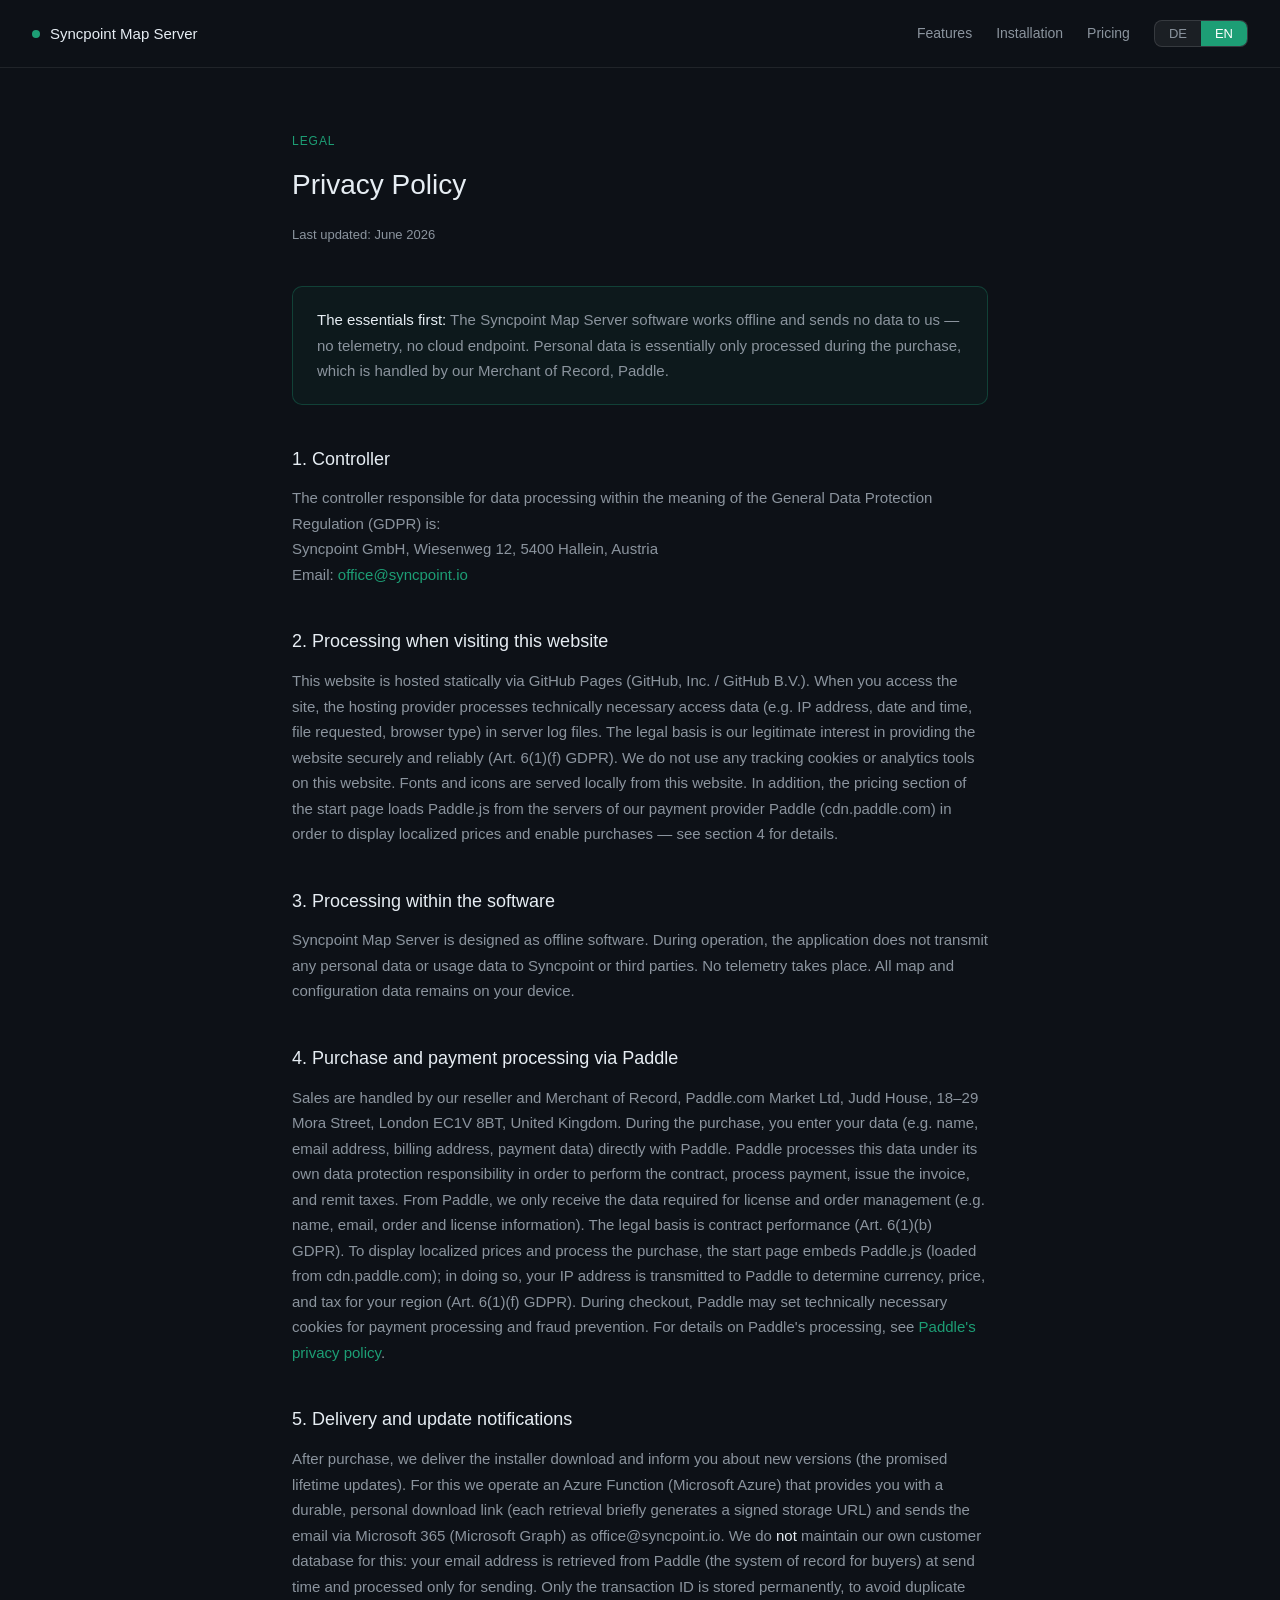
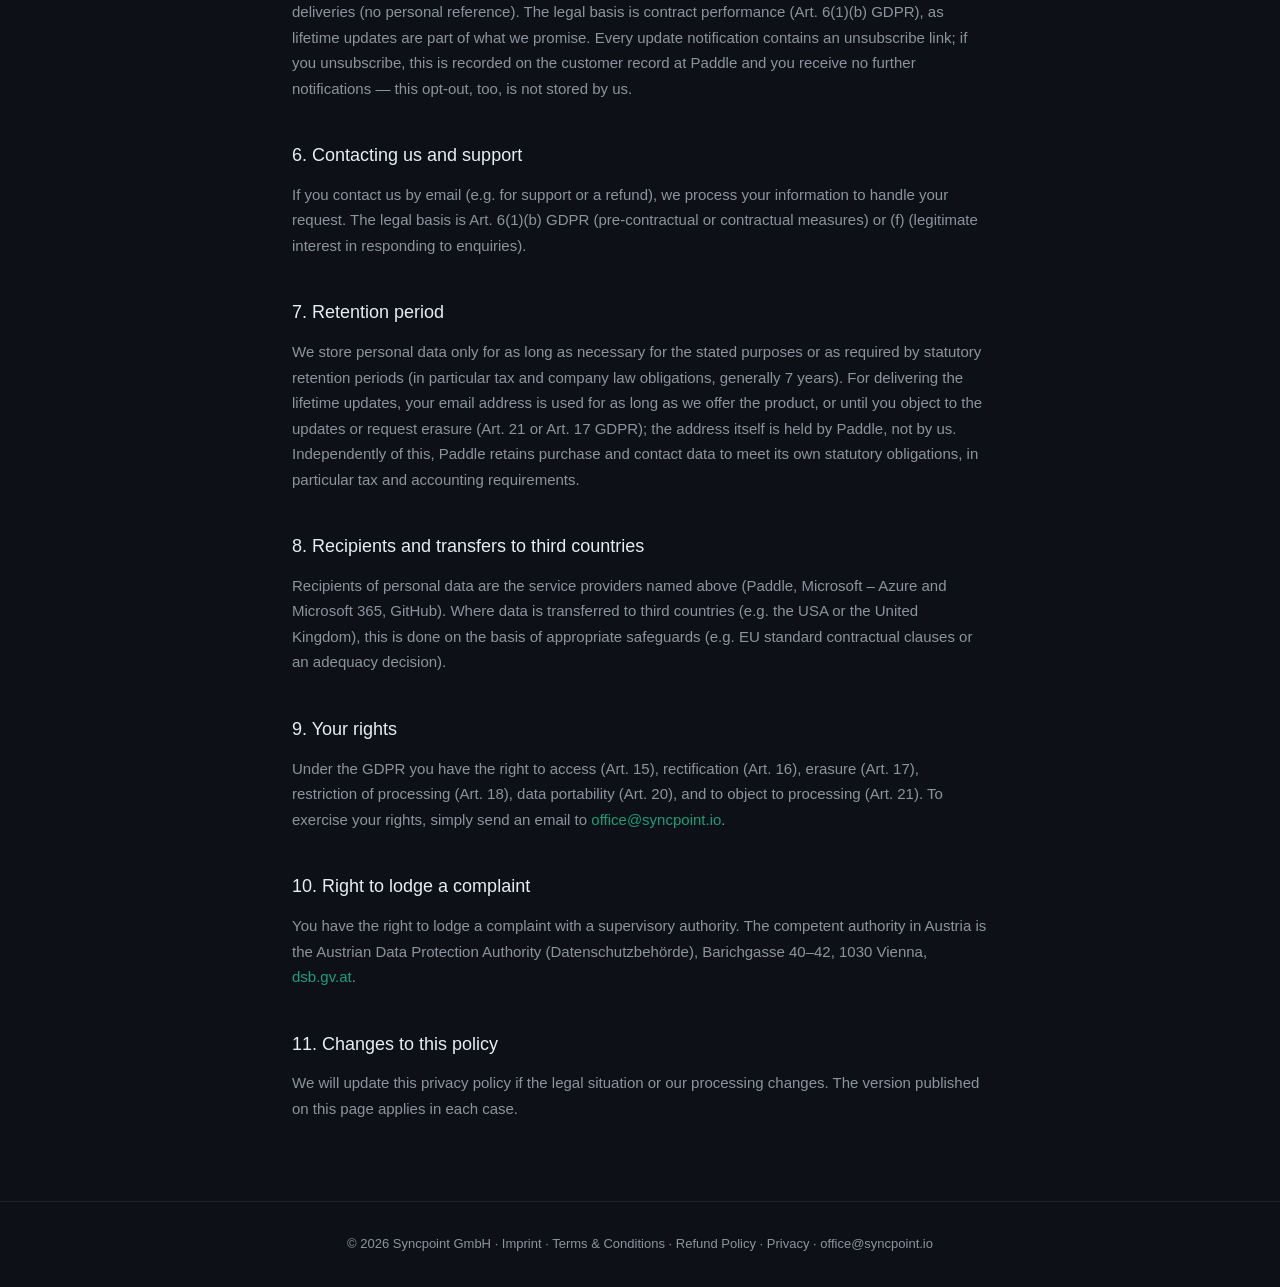
==== commit fe390004: "Reflect durable per-customer download link in privacy policy" ====
--- a/privacy.html
+++ b/privacy.html
@@ -50,7 +50,7 @@
   <p data-de="Der Verkauf erfolgt über unseren Reseller und Merchant of Record, die Paddle.com Market Ltd, Judd House, 18–29 Mora Street, London EC1V 8BT, Vereinigtes Königreich. Beim Kauf gibst Du Deine Daten (z. B. Name, E-Mail-Adresse, Rechnungsanschrift, Zahlungsdaten) direkt bei Paddle ein. Paddle verarbeitet diese Daten in eigener datenschutzrechtlicher Verantwortung, um den Kaufvertrag abzuwickeln, die Zahlung durchzuführen, die Rechnung zu erstellen und Steuern abzuführen. Wir erhalten von Paddle nur die zur Lizenz- und Auftragsverwaltung erforderlichen Daten (z. B. Name, E-Mail, Bestell- und Lizenzinformationen). Rechtsgrundlage ist die Vertragserfüllung (Art. 6 Abs. 1 lit. b DSGVO). Zur Anzeige lokalisierter Preise und zur Abwicklung des Kaufs binden wir auf der Startseite Paddle.js ein (geladen von cdn.paddle.com); dabei wird Deine IP-Adresse an Paddle übermittelt, um Währung, Preis und Steuer für Deine Region zu bestimmen (Art. 6 Abs. 1 lit. f DSGVO). Während des Checkouts kann Paddle technisch notwendige Cookies zur Zahlungsabwicklung und Betrugsprävention setzen. Einzelheiten zur Verarbeitung durch Paddle findest Du in der <a href='https://www.paddle.com/legal/privacy' target='_blank' rel='noopener'>Datenschutzerklärung von Paddle</a>." data-en="Sales are handled by our reseller and Merchant of Record, Paddle.com Market Ltd, Judd House, 18–29 Mora Street, London EC1V 8BT, United Kingdom. During the purchase, you enter your data (e.g. name, email address, billing address, payment data) directly with Paddle. Paddle processes this data under its own data protection responsibility in order to perform the contract, process payment, issue the invoice, and remit taxes. From Paddle, we only receive the data required for license and order management (e.g. name, email, order and license information). The legal basis is contract performance (Art. 6(1)(b) GDPR). To display localized prices and process the purchase, the start page embeds Paddle.js (loaded from cdn.paddle.com); in doing so, your IP address is transmitted to Paddle to determine currency, price, and tax for your region (Art. 6(1)(f) GDPR). During checkout, Paddle may set technically necessary cookies for payment processing and fraud prevention. For details on Paddle's processing, see <a href='https://www.paddle.com/legal/privacy' target='_blank' rel='noopener'>Paddle's privacy policy</a>."></p>
 
   <h3 data-de="5. Auslieferung und Update-Benachrichtigungen" data-en="5. Delivery and update notifications"></h3>
-  <p data-de="Nach dem Kauf liefern wir den Download des Installers aus und informieren Dich über neue Versionen (zugesagte Lifetime Updates). Dazu betreiben wir eine Azure Function (Microsoft Azure), die einen signierten, zeitlich begrenzten Download-Link erzeugt und die E-Mail über Microsoft 365 (Microsoft Graph) als office@syncpoint.io versendet. Wir führen dafür <strong>keine eigene Käuferdatenbank</strong>: Deine E-Mail-Adresse wird zum Versand jeweils aktuell von Paddle (System of Record für Käufer) abgerufen und nur für den Versand verarbeitet. Dauerhaft gespeichert wird lediglich die Transaktions-ID, um doppelte Zustellungen zu vermeiden (ohne Personenbezug). Rechtsgrundlage ist die Vertragserfüllung (Art. 6 Abs. 1 lit. b DSGVO), da Lifetime Updates Teil des Leistungsversprechens sind. Jede Update-Benachrichtigung enthält einen Abmeldelink; meldest Du Dich ab, wird dies bei Paddle am Kundendatensatz vermerkt und Du erhältst keine weiteren Benachrichtigungen — auch dieser Opt-out wird nicht bei uns gespeichert." data-en="After purchase, we deliver the installer download and inform you about new versions (the promised lifetime updates). For this we operate an Azure Function (Microsoft Azure) that generates a signed, time-limited download link and sends the email via Microsoft 365 (Microsoft Graph) as office@syncpoint.io. We do <strong>not</strong> maintain our own customer database for this: your email address is retrieved from Paddle (the system of record for buyers) at send time and processed only for sending. Only the transaction ID is stored permanently, to avoid duplicate deliveries (no personal reference). The legal basis is contract performance (Art. 6(1)(b) GDPR), as lifetime updates are part of what we promise. Every update notification contains an unsubscribe link; if you unsubscribe, this is recorded on the customer record at Paddle and you receive no further notifications — this opt-out, too, is not stored by us."></p>
+  <p data-de="Nach dem Kauf liefern wir den Download des Installers aus und informieren Dich über neue Versionen (zugesagte Lifetime Updates). Dazu betreiben wir eine Azure Function (Microsoft Azure), die Dir einen dauerhaften, persönlichen Download-Link bereitstellt (beim Abruf wird jeweils kurzzeitig eine signierte Storage-URL erzeugt) und die E-Mail über Microsoft 365 (Microsoft Graph) als office@syncpoint.io versendet. Wir führen dafür <strong>keine eigene Käuferdatenbank</strong>: Deine E-Mail-Adresse wird zum Versand jeweils aktuell von Paddle (System of Record für Käufer) abgerufen und nur für den Versand verarbeitet. Dauerhaft gespeichert wird lediglich die Transaktions-ID, um doppelte Zustellungen zu vermeiden (ohne Personenbezug). Rechtsgrundlage ist die Vertragserfüllung (Art. 6 Abs. 1 lit. b DSGVO), da Lifetime Updates Teil des Leistungsversprechens sind. Jede Update-Benachrichtigung enthält einen Abmeldelink; meldest Du Dich ab, wird dies bei Paddle am Kundendatensatz vermerkt und Du erhältst keine weiteren Benachrichtigungen — auch dieser Opt-out wird nicht bei uns gespeichert." data-en="After purchase, we deliver the installer download and inform you about new versions (the promised lifetime updates). For this we operate an Azure Function (Microsoft Azure) that provides you with a durable, personal download link (each retrieval briefly generates a signed storage URL) and sends the email via Microsoft 365 (Microsoft Graph) as office@syncpoint.io. We do <strong>not</strong> maintain our own customer database for this: your email address is retrieved from Paddle (the system of record for buyers) at send time and processed only for sending. Only the transaction ID is stored permanently, to avoid duplicate deliveries (no personal reference). The legal basis is contract performance (Art. 6(1)(b) GDPR), as lifetime updates are part of what we promise. Every update notification contains an unsubscribe link; if you unsubscribe, this is recorded on the customer record at Paddle and you receive no further notifications — this opt-out, too, is not stored by us."></p>
 
   <h3 data-de="6. Kontaktaufnahme und Support" data-en="6. Contacting us and support"></h3>
   <p data-de="Wenn Du uns per E-Mail kontaktierst (z. B. wegen Support oder einer Erstattung), verarbeiten wir Deine Angaben zur Bearbeitung Deiner Anfrage. Rechtsgrundlage ist Art. 6 Abs. 1 lit. b DSGVO (vorvertragliche bzw. vertragliche Maßnahmen) bzw. lit. f (berechtigtes Interesse an der Beantwortung von Anfragen)." data-en="If you contact us by email (e.g. for support or a refund), we process your information to handle your request. The legal basis is Art. 6(1)(b) GDPR (pre-contractual or contractual measures) or (f) (legitimate interest in responding to enquiries)."></p>
